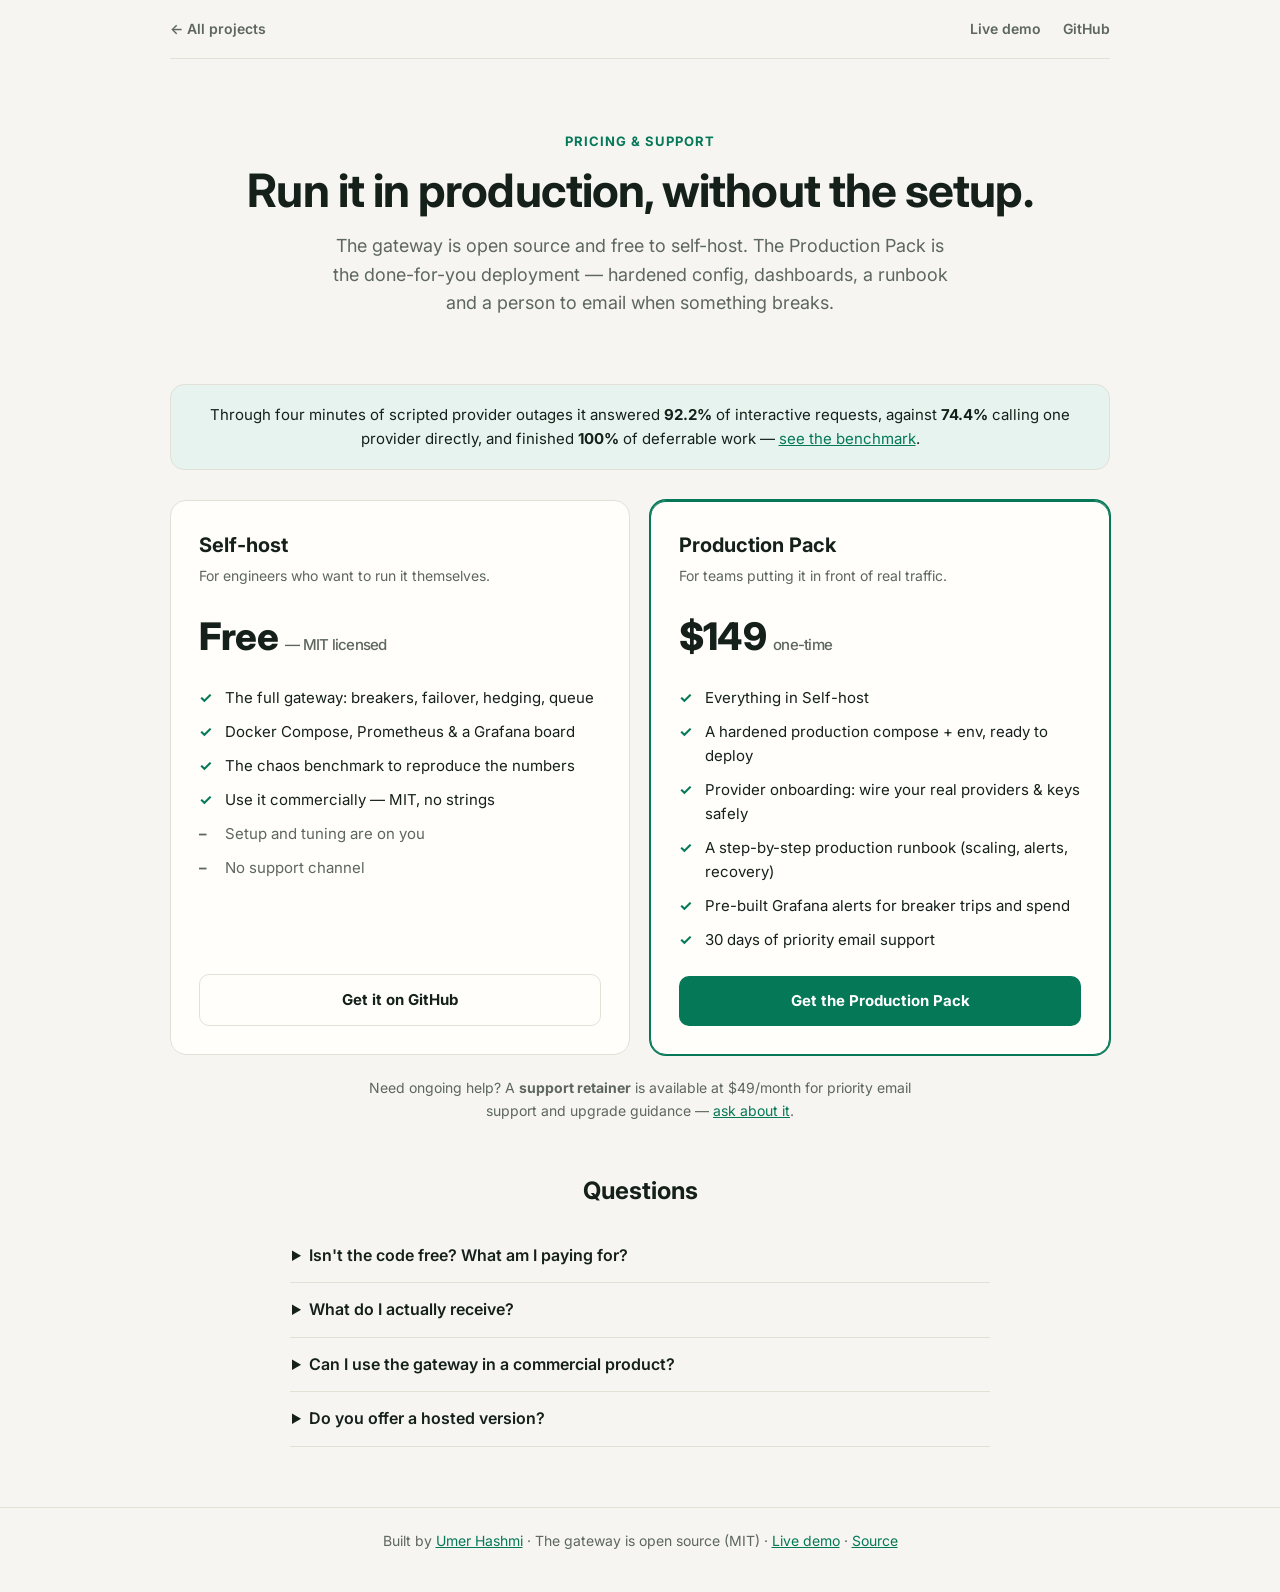
==== docs/pricing.html @ 55f70a6e "Add a pricing & support page Open-source self-host (free, MIT) alongside a paid Production Pack (har" ====
<!doctype html>
<html lang="en">
<head>
  <meta charset="utf-8">
  <meta name="viewport" content="width=device-width, initial-scale=1">
  <title>LLM Gateway — pricing &amp; support</title>
  <meta name="description" content="The LLM Gateway is open source and free to self-host. The Production Pack gets you a hardened deployment, provider onboarding, a runbook and priority support — done for you.">
  <meta name="theme-color" content="#047857">
  <meta property="og:type" content="website">
  <meta property="og:title" content="LLM Gateway — pricing & support">
  <meta property="og:description" content="Free to self-host (MIT). The Production Pack is the done-for-you deployment and priority support.">
  <meta property="og:url" content="https://umer-78.github.io/umer-78-llm-gateway/pricing.html">
  <meta property="og:image" content="https://umer-78.github.io/umer-78-llm-gateway/og.jpg">
  <link rel="preconnect" href="https://fonts.googleapis.com">
  <link rel="preconnect" href="https://fonts.gstatic.com" crossorigin>
  <link rel="stylesheet" href="https://fonts.googleapis.com/css2?family=Inter:wght@400;500;600;700;800&display=swap">
  <style>
    /* ===== SET THIS: your Gumroad / Lemon Squeezy product links ===== */
    /* Replace the two href="#buy-..." below with your real checkout URLs. */
    :root {
      --bg: #f6f5f1; --surface: #fffefb; --surface-2: #eef0ea; --line: #e2e1d6; --ink: #15201b; --muted: #5d665f;
      --accent: #047857; --accent-ink: #fff; --accent-soft: #e7f3ee; --gold: #b45309;
      --font: 'Inter', system-ui, sans-serif;
    }
    @media (prefers-color-scheme: dark) { :root:not([data-theme="light"]) {
      --bg: #0c110e; --surface: #141a16; --surface-2: #1b231e; --line: #2a332c; --ink: #eef2ee; --muted: #a2ada5;
      --accent: #34d399; --accent-ink: #05211a; --accent-soft: rgb(52 211 153 / .12); --gold: #fbbf24; color-scheme: dark; }
    }
    * { box-sizing: border-box; }
    body { margin: 0; background: var(--bg); color: var(--ink); font: 16px/1.6 var(--font); -webkit-font-smoothing: antialiased; }
    a { color: var(--accent); }
    .wrap { max-width: 980px; margin: 0 auto; padding: 0 20px; }
    nav { display: flex; justify-content: space-between; align-items: center; padding: 18px 0; border-bottom: 1px solid var(--line); font-size: 14px; font-weight: 600; }
    nav a { color: var(--muted); text-decoration: none; margin-left: 18px; }
    nav a:hover { color: var(--ink); }
    nav .home { margin-left: 0; }
    header.hero { padding: clamp(40px, 6vw, 72px) 0 36px; text-align: center; }
    .eyebrow { font-size: 13px; font-weight: 700; letter-spacing: .08em; text-transform: uppercase; color: var(--accent); margin: 0 0 14px; }
    h1 { font-size: clamp(30px, 5vw, 46px); line-height: 1.08; margin: 0 0 16px; letter-spacing: -0.02em; }
    .lede { max-width: 56ch; margin: 0 auto; color: var(--muted); font-size: 18px; }
    .tiers { display: grid; grid-template-columns: 1fr 1fr; gap: 20px; margin: 30px 0 10px; }
    @media (max-width: 760px) { .tiers { grid-template-columns: 1fr; } }
    .tier { background: var(--surface); border: 1px solid var(--line); border-radius: 16px; padding: 28px; display: flex; flex-direction: column; }
    .tier.feature { border-color: var(--accent); box-shadow: 0 1px 0 var(--accent) inset, 0 0 0 1px var(--accent); }
    .tier h2 { font-size: 20px; margin: 0 0 4px; }
    .tier .who { color: var(--muted); font-size: 14px; margin: 0 0 18px; }
    .price { font-size: 38px; font-weight: 800; letter-spacing: -0.02em; }
    .price small { font-size: 15px; font-weight: 500; color: var(--muted); }
    ul.feat { list-style: none; padding: 0; margin: 20px 0 24px; display: grid; gap: 10px; }
    ul.feat li { padding-left: 26px; position: relative; font-size: 15px; }
    ul.feat li::before { content: "✓"; position: absolute; left: 0; color: var(--accent); font-weight: 700; }
    ul.feat li.no { color: var(--muted); }
    ul.feat li.no::before { content: "–"; color: var(--muted); }
    .cta { margin-top: auto; }
    .btn { display: block; text-align: center; font-weight: 700; font-size: 15px; padding: 13px 18px; border-radius: 10px; text-decoration: none; }
    .btn.solid { background: var(--accent); color: var(--accent-ink); }
    .btn.ghost { background: transparent; color: var(--ink); border: 1px solid var(--line); }
    .btn.solid:hover { filter: brightness(1.05); }
    .note { max-width: 62ch; margin: 22px auto 0; text-align: center; color: var(--muted); font-size: 14px; }
    .proof { background: var(--accent-soft); border: 1px solid var(--line); border-radius: 14px; padding: 18px 22px; margin: 30px 0; text-align: center; font-size: 15px; }
    .proof b { color: var(--ink); }
    section.faq { padding: 20px 0 60px; }
    section.faq h2 { text-align: center; font-size: 24px; margin: 30px 0 18px; }
    details { border-bottom: 1px solid var(--line); padding: 14px 2px; max-width: 70ch; margin: 0 auto; }
    summary { font-weight: 600; cursor: pointer; }
    details p { color: var(--muted); margin: 10px 0 2px; }
    footer { border-top: 1px solid var(--line); padding: 22px 0 40px; color: var(--muted); font-size: 14px; text-align: center; }
  </style>
</head>
<body>
  <div class="wrap">
    <nav>
      <a class="home" href="https://umer-78.github.io/">← All projects</a>
      <span>
        <a href="index.html">Live demo</a>
        <a href="https://github.com/umer-78/umer-78-llm-gateway">GitHub</a>
      </span>
    </nav>
    <header class="hero">
      <p class="eyebrow">Pricing &amp; support</p>
      <h1>Run it in production, without the setup.</h1>
      <p class="lede">The gateway is open source and free to self-host. The Production Pack is the done-for-you deployment — hardened config, dashboards, a runbook and a person to email when something breaks.</p>
    </header>

    <div class="proof">Through four minutes of scripted provider outages it answered <b>92.2%</b> of interactive requests, against <b>74.4%</b> calling one provider directly, and finished <b>100%</b> of deferrable work — <a href="index.html">see the benchmark</a>.</div>

    <div class="tiers">
      <div class="tier">
        <h2>Self-host</h2>
        <p class="who">For engineers who want to run it themselves.</p>
        <div class="price">Free <small>— MIT licensed</small></div>
        <ul class="feat">
          <li>The full gateway: breakers, failover, hedging, queue</li>
          <li>Docker Compose, Prometheus &amp; a Grafana board</li>
          <li>The chaos benchmark to reproduce the numbers</li>
          <li>Use it commercially — MIT, no strings</li>
          <li class="no">Setup and tuning are on you</li>
          <li class="no">No support channel</li>
        </ul>
        <div class="cta"><a class="btn ghost" href="https://github.com/umer-78/umer-78-llm-gateway">Get it on GitHub</a></div>
      </div>

      <div class="tier feature">
        <h2>Production Pack</h2>
        <p class="who">For teams putting it in front of real traffic.</p>
        <div class="price">$149 <small>one-time</small></div>
        <ul class="feat">
          <li>Everything in Self-host</li>
          <li>A hardened production compose + env, ready to deploy</li>
          <li>Provider onboarding: wire your real providers &amp; keys safely</li>
          <li>A step-by-step production runbook (scaling, alerts, recovery)</li>
          <li>Pre-built Grafana alerts for breaker trips and spend</li>
          <li>30 days of priority email support</li>
        </ul>
        <!-- SET THIS: replace with your Gumroad / Lemon Squeezy product URL -->
        <div class="cta"><a class="btn solid" href="https://gumroad.com/l/YOUR-PRODUCT" rel="noopener">Get the Production Pack</a></div>
      </div>
    </div>

    <p class="note">Need ongoing help? A <b>support retainer</b> is available at $49/month for priority email support and upgrade guidance — <a href="mailto:YOUR-EMAIL@example.com?subject=LLM%20Gateway%20support%20retainer">ask about it</a>.</p>

    <section class="faq">
      <h2>Questions</h2>
      <details><summary>Isn't the code free? What am I paying for?</summary><p>Yes — the gateway is MIT-licensed and free to self-host forever. The Production Pack is the <em>work around</em> the code: a hardened deployment, provider and secret wiring done safely, alerting that catches breaker trips and runaway spend, a runbook, and a month of support. You pay to skip the setup and have someone to ask.</p></details>
      <details><summary>What do I actually receive?</summary><p>A private repository (or archive) with the production compose and env templates, the Grafana alert rules, and the runbook, plus an email thread for your 30 days of support. Delivered after checkout.</p></details>
      <details><summary>Can I use the gateway in a commercial product?</summary><p>Yes. The MIT licence already permits commercial use with no fee. The Production Pack is optional — it just saves you the deployment work.</p></details>
      <details><summary>Do you offer a hosted version?</summary><p>Not yet. The gateway is built to run on your own infrastructure next to your providers, which is usually what teams want for latency and key handling. A hosted option may come later.</p></details>
    </section>
  </div>
  <footer>Built by <a href="https://github.com/umer-78">Umer Hashmi</a> · The gateway is open source (MIT) · <a href="index.html">Live demo</a> · <a href="https://github.com/umer-78/umer-78-llm-gateway">Source</a></footer>
</body>
</html>
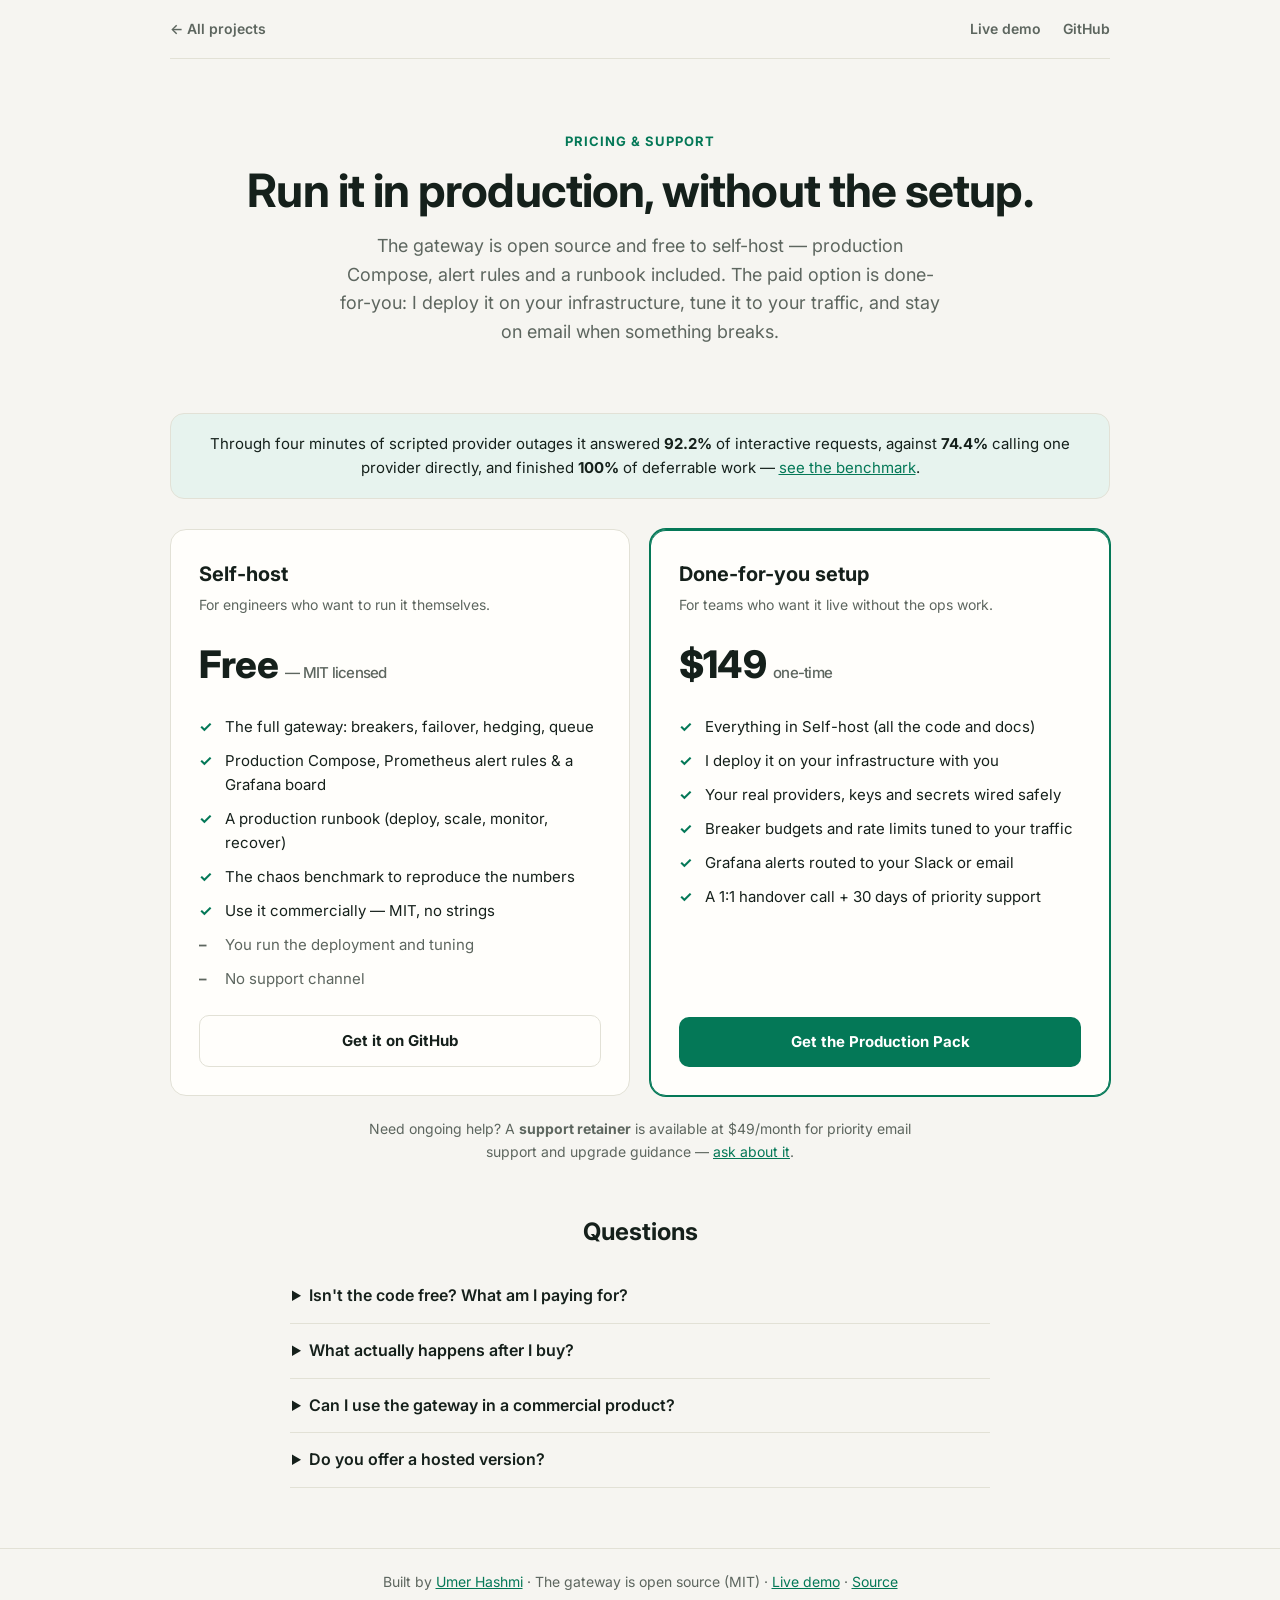
==== commit 7e0df94d: "Production deploy kit: alert rules, prod compose, runbook Makes the production story real and the pr" ====
--- a/docs/pricing.html
+++ b/docs/pricing.html
@@ -79,7 +79,7 @@
     <header class="hero">
       <p class="eyebrow">Pricing &amp; support</p>
       <h1>Run it in production, without the setup.</h1>
-      <p class="lede">The gateway is open source and free to self-host. The Production Pack is the done-for-you deployment — hardened config, dashboards, a runbook and a person to email when something breaks.</p>
+      <p class="lede">The gateway is open source and free to self-host — production Compose, alert rules and a runbook included. The paid option is done-for-you: I deploy it on your infrastructure, tune it to your traffic, and stay on email when something breaks.</p>
     </header>
 
     <div class="proof">Through four minutes of scripted provider outages it answered <b>92.2%</b> of interactive requests, against <b>74.4%</b> calling one provider directly, and finished <b>100%</b> of deferrable work — <a href="index.html">see the benchmark</a>.</div>
@@ -91,26 +91,27 @@
         <div class="price">Free <small>— MIT licensed</small></div>
         <ul class="feat">
           <li>The full gateway: breakers, failover, hedging, queue</li>
-          <li>Docker Compose, Prometheus &amp; a Grafana board</li>
+          <li>Production Compose, Prometheus alert rules &amp; a Grafana board</li>
+          <li>A production runbook (deploy, scale, monitor, recover)</li>
           <li>The chaos benchmark to reproduce the numbers</li>
           <li>Use it commercially — MIT, no strings</li>
-          <li class="no">Setup and tuning are on you</li>
+          <li class="no">You run the deployment and tuning</li>
           <li class="no">No support channel</li>
         </ul>
         <div class="cta"><a class="btn ghost" href="https://github.com/umer-78/umer-78-llm-gateway">Get it on GitHub</a></div>
       </div>
 
       <div class="tier feature">
-        <h2>Production Pack</h2>
-        <p class="who">For teams putting it in front of real traffic.</p>
+        <h2>Done-for-you setup</h2>
+        <p class="who">For teams who want it live without the ops work.</p>
         <div class="price">$149 <small>one-time</small></div>
         <ul class="feat">
-          <li>Everything in Self-host</li>
-          <li>A hardened production compose + env, ready to deploy</li>
-          <li>Provider onboarding: wire your real providers &amp; keys safely</li>
-          <li>A step-by-step production runbook (scaling, alerts, recovery)</li>
-          <li>Pre-built Grafana alerts for breaker trips and spend</li>
-          <li>30 days of priority email support</li>
+          <li>Everything in Self-host (all the code and docs)</li>
+          <li>I deploy it on your infrastructure with you</li>
+          <li>Your real providers, keys and secrets wired safely</li>
+          <li>Breaker budgets and rate limits tuned to your traffic</li>
+          <li>Grafana alerts routed to your Slack or email</li>
+          <li>A 1:1 handover call + 30 days of priority support</li>
         </ul>
         <!-- SET THIS: replace with your Gumroad / Lemon Squeezy product URL -->
         <div class="cta"><a class="btn solid" href="https://gumroad.com/l/YOUR-PRODUCT" rel="noopener">Get the Production Pack</a></div>
@@ -121,9 +122,9 @@
 
     <section class="faq">
       <h2>Questions</h2>
-      <details><summary>Isn't the code free? What am I paying for?</summary><p>Yes — the gateway is MIT-licensed and free to self-host forever. The Production Pack is the <em>work around</em> the code: a hardened deployment, provider and secret wiring done safely, alerting that catches breaker trips and runaway spend, a runbook, and a month of support. You pay to skip the setup and have someone to ask.</p></details>
-      <details><summary>What do I actually receive?</summary><p>A private repository (or archive) with the production compose and env templates, the Grafana alert rules, and the runbook, plus an email thread for your 30 days of support. Delivered after checkout.</p></details>
-      <details><summary>Can I use the gateway in a commercial product?</summary><p>Yes. The MIT licence already permits commercial use with no fee. The Production Pack is optional — it just saves you the deployment work.</p></details>
+      <details><summary>Isn't the code free? What am I paying for?</summary><p>Yes — the gateway is MIT-licensed and free to self-host forever, and so are the production Compose, the alert rules and the runbook (they're in the repo). You're paying for <em>time and a person</em>: I deploy it on your infrastructure, wire your providers and secrets safely, tune the breaker budgets and rate limits to your traffic, route the alerts to your Slack, and stay on email for 30 days. You skip the ops work and have someone to ask.</p></details>
+      <details><summary>What actually happens after I buy?</summary><p>We book a call, I deploy the gateway on your infrastructure with you, configure your providers and secrets, tune it to your traffic, and route the alerts where your team will see them. Then you have 30 days of priority email support. Everything I use is in the open-source repo — you keep all of it.</p></details>
+      <details><summary>Can I use the gateway in a commercial product?</summary><p>Yes. The MIT licence already permits commercial use with no fee. The setup service is optional — it just saves you the ops work.</p></details>
       <details><summary>Do you offer a hosted version?</summary><p>Not yet. The gateway is built to run on your own infrastructure next to your providers, which is usually what teams want for latency and key handling. A hosted option may come later.</p></details>
     </section>
   </div>
